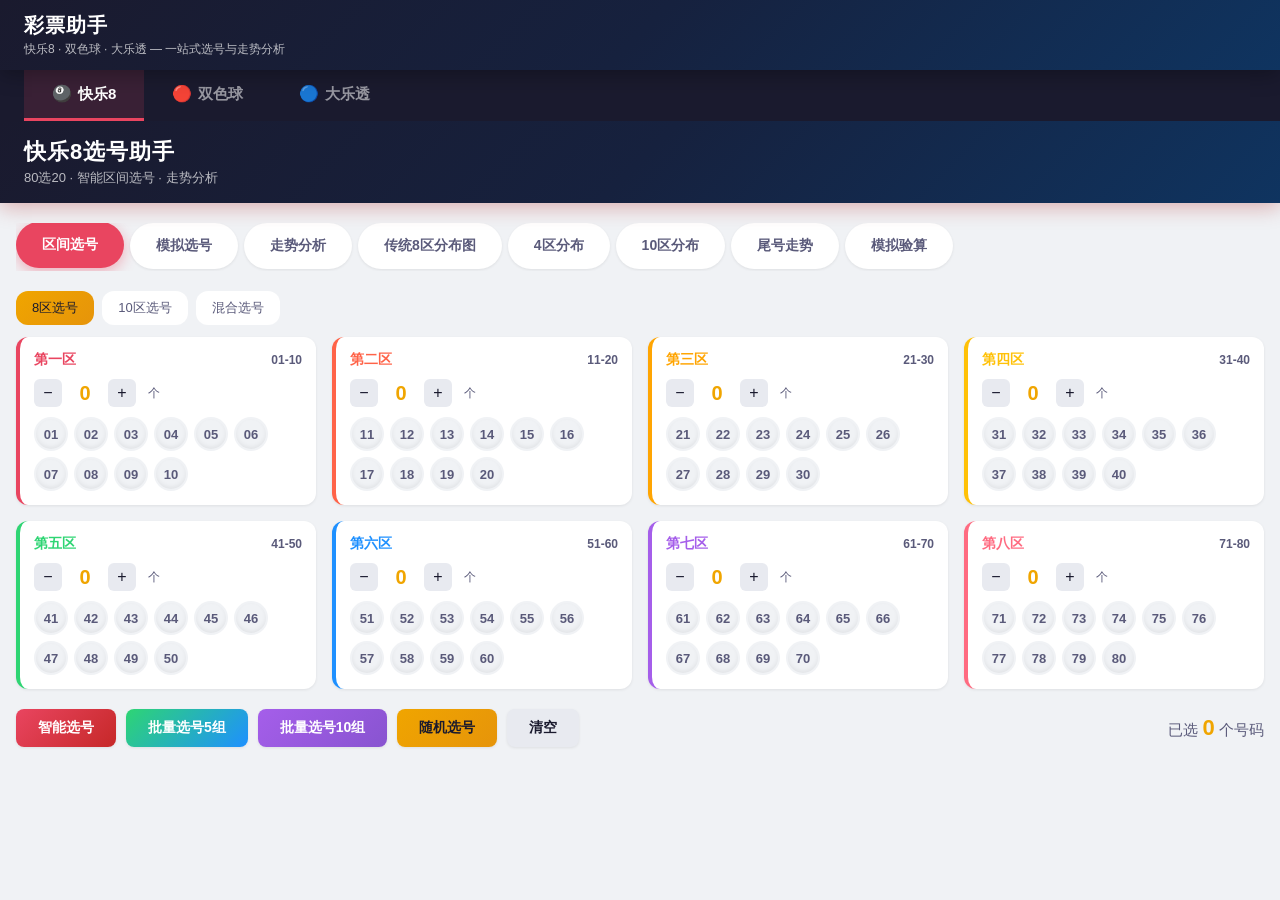
==== index.html @ cc908a77 "初始提交：彩票助手" ====
<!DOCTYPE html>
<html lang="zh-CN">
<head>
<meta charset="UTF-8">
<meta name="viewport" content="width=device-width, initial-scale=1.0">
<title>彩票助手 · 快乐8 · 双色球 · 大乐透</title>
<style>
* { margin: 0; padding: 0; box-sizing: border-box; }
::-webkit-scrollbar { width: 6px; height: 6px; }
::-webkit-scrollbar-track { background: transparent; }
::-webkit-scrollbar-thumb { background: #c0c0c0; border-radius: 3px; }
::-webkit-scrollbar-thumb:hover { background: #999; }
:root {
  --bg-dark: #f0f2f5;
  --bg-mid: #ffffff;
  --bg-light: #e8eaf0;
  --fg-primary: #1a1a2e;
  --fg-secondary: #5a5a7a;
  --accent: #e94560;
  --accent-hover: #ff6b81;
  --green: #2ed573;
  --gold: #f0a500;
  --card-bg: #ffffff;
  --shadow-sm: 0 1px 3px rgba(0,0,0,.08);
  --shadow-md: 0 4px 12px rgba(0,0,0,.1);
  --shadow-lg: 0 8px 24px rgba(0,0,0,.12);
  --radius-sm: 8px;
  --radius-md: 12px;
  --radius-lg: 16px;
}
body {
  font-family: "Microsoft YaHei UI", "Segoe UI", sans-serif;
  background: var(--bg-dark);
  color: var(--fg-primary);
  min-height: 100vh;
  display: flex;
  flex-direction: column;
}

/* 顶部导航 */
.top-bar {
  background: linear-gradient(135deg, #1a1a2e 0%, #16213e 50%, #0f3460 100%);
  padding: 12px 24px;
  display: flex;
  align-items: center;
  justify-content: space-between;
  z-index: 100;
  box-shadow: 0 4px 20px rgba(0,0,0,.3);
  flex-shrink: 0;
}
.top-bar h1 {
  font-size: 20px;
  font-weight: 700;
  color: #ffffff;
  letter-spacing: 1px;
}
.top-bar .sub {
  font-size: 12px;
  color: rgba(255,255,255,.7);
  margin-top: 2px;
}

/* 主导航标签 */
.main-tabs {
  display: flex;
  gap: 0;
  background: #1a1a2e;
  padding: 0 24px;
  flex-shrink: 0;
  overflow-x: auto;
  -webkit-overflow-scrolling: touch;
}
.main-tab-btn {
  background: none;
  border: none;
  color: rgba(255,255,255,.55);
  padding: 14px 28px;
  font-size: 15px;
  font-weight: 600;
  cursor: pointer;
  transition: all .25s;
  white-space: nowrap;
  position: relative;
  border-bottom: 3px solid transparent;
}
.main-tab-btn:hover {
  color: rgba(255,255,255,.85);
  background: rgba(255,255,255,.05);
}
.main-tab-btn.active {
  color: #ffffff;
  border-bottom-color: var(--accent);
  background: rgba(233,69,96,.15);
}
.main-tab-btn .tab-icon {
  display: inline-block;
  margin-right: 6px;
  font-size: 16px;
}
.main-tab-btn.klb .tab-icon { color: #ff6b81; }
.main-tab-btn.ssq .tab-icon { color: #e94560; }
.main-tab-btn.dlt .tab-icon { color: #1e90ff; }
.main-tab-btn.active .tab-icon { color: #fff; }

/* iframe 容器 */
.iframe-container {
  flex: 1;
  position: relative;
  overflow: hidden;
}
.iframe-container iframe {
  position: absolute;
  inset: 0;
  width: 100%;
  height: 100%;
  border: none;
  display: none;
}
.iframe-container iframe.active {
  display: block;
}

/* 加载提示 */
.loading-overlay {
  position: absolute;
  inset: 0;
  display: flex;
  align-items: center;
  justify-content: center;
  background: var(--bg-dark);
  z-index: 5;
  pointer-events: none;
  opacity: 0;
  transition: opacity .3s;
}
.loading-overlay.show {
  opacity: 1;
}
.loading-spinner {
  width: 40px;
  height: 40px;
  border: 4px solid var(--bg-light);
  border-top-color: var(--accent);
  border-radius: 50%;
  animation: spin .8s linear infinite;
}
@keyframes spin { to { transform: rotate(360deg); } }

/* 移动端适配 */
@media (max-width: 768px) {
  .top-bar { padding: 10px 16px; }
  .top-bar h1 { font-size: 17px; }
  .main-tabs { padding: 0 8px; }
  .main-tab-btn { padding: 12px 16px; font-size: 14px; }
}
</style>
</head>
<body>

<div class="top-bar">
  <div>
    <h1>彩票助手</h1>
    <div class="sub">快乐8 · 双色球 · 大乐透 — 一站式选号与走势分析</div>
  </div>
</div>

<div class="main-tabs">
  <button class="main-tab-btn klb active" onclick="switchMainTab('klb', this)">
    <span class="tab-icon">🎱</span>快乐8
  </button>
  <button class="main-tab-btn ssq" onclick="switchMainTab('ssq', this)">
    <span class="tab-icon">🔴</span>双色球
  </button>
  <button class="main-tab-btn dlt" onclick="switchMainTab('dlt', this)">
    <span class="tab-icon">🔵</span>大乐透
  </button>
</div>

<div class="iframe-container" id="iframeContainer">
  <div class="loading-overlay" id="loadingOverlay">
    <div class="loading-spinner"></div>
  </div>
  <iframe id="iframeKlb" src="Klb.html" title="快乐8选号助手"></iframe>
  <iframe id="iframeSsq" src="Ssq.html" title="双色球开奖分布图"></iframe>
  <iframe id="iframeDlt" src="Dlt.html" title="大乐透开奖分布图"></iframe>
</div>

<script>
(function() {
  var currentTab = 'klb';
  var iframes = {
    klb: document.getElementById('iframeKlb'),
    ssq: document.getElementById('iframeSsq'),
    dlt: document.getElementById('iframeDlt')
  };
  var loadingOverlay = document.getElementById('loadingOverlay');
  var tabButtons = document.querySelectorAll('.main-tab-btn');

  // 初始化：显示快乐8
  iframes.klb.classList.add('active');

  // 监听所有 iframe 加载完成
  Object.keys(iframes).forEach(function(key) {
    iframes[key].addEventListener('load', function() {
      loadingOverlay.classList.remove('show');
    });
  });

  window.switchMainTab = function(tab, btn) {
    if (currentTab === tab) return;

    // 切换按钮状态
    tabButtons.forEach(function(b) { b.classList.remove('active'); });
    btn.classList.add('active');

    // 隐藏当前 iframe
    iframes[currentTab].classList.remove('active');

    // 显示目标 iframe
    currentTab = tab;
    iframes[tab].classList.add('active');

    // 显示加载提示
    loadingOverlay.classList.add('show');
    // 如果 iframe 已加载完成，立即隐藏加载提示
    setTimeout(function() {
      loadingOverlay.classList.remove('show');
    }, 500);
  };

  // 键盘快捷键切换
  document.addEventListener('keydown', function(e) {
    if (e.ctrlKey && e.key >= '1' && e.key <= '3') {
      e.preventDefault();
      var idx = parseInt(e.key) - 1;
      var tabs = ['klb', 'ssq', 'dlt'];
      var btns = document.querySelectorAll('.main-tab-btn');
      switchMainTab(tabs[idx], btns[idx]);
    }
  });

  // 响应父窗口大小变化
  window.addEventListener('resize', function() {
    Object.keys(iframes).forEach(function(key) {
      var iframe = iframes[key];
      if (iframe.contentWindow) {
        // 触发子页面的 resize 事件
        iframe.contentWindow.dispatchEvent(new Event('resize'));
      }
    });
  });
})();
</script>

</body>
</html>
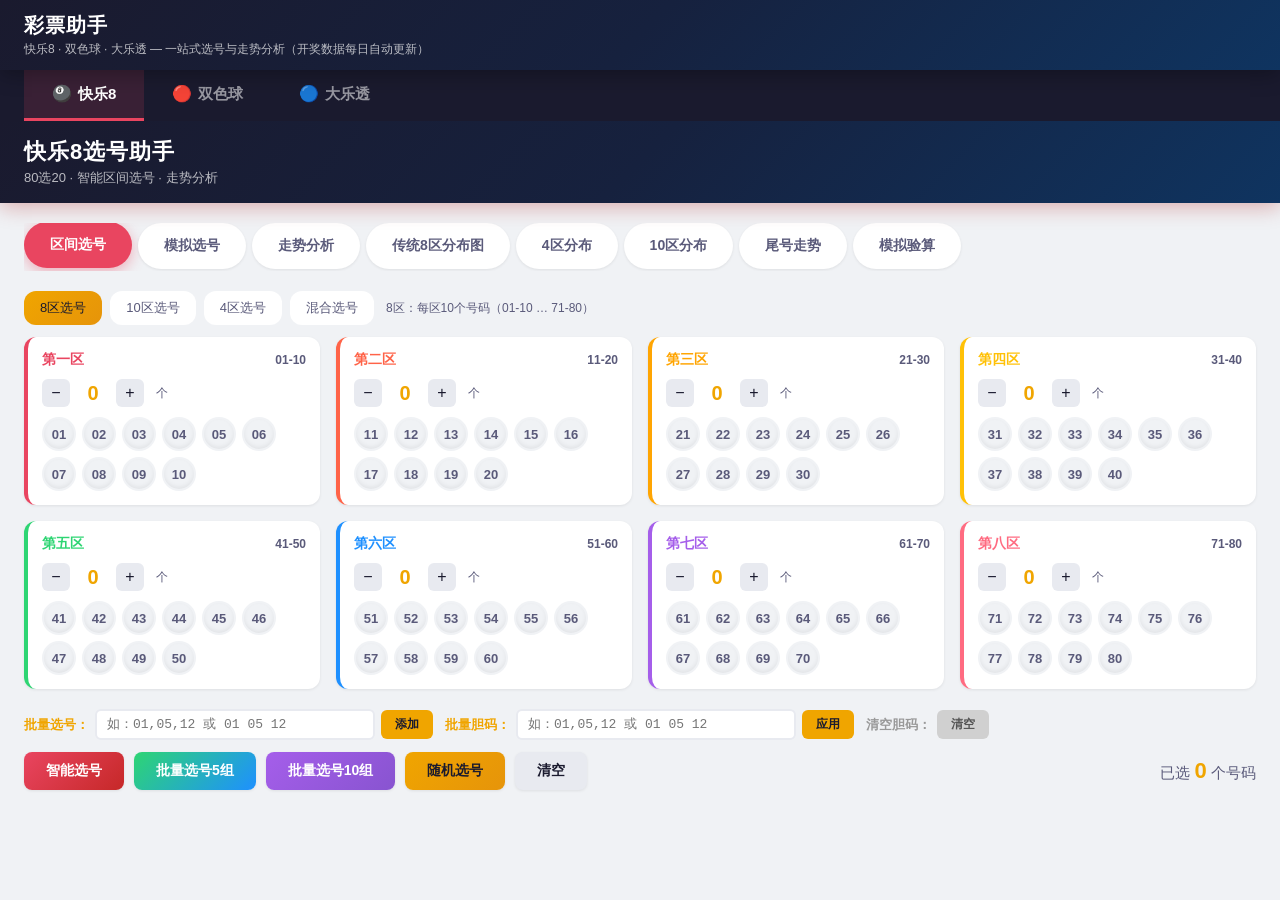
==== commit 09dda40e: "fix(data): 换用官方接口+本地数据文件，修复快乐8开奖号码停更；feat(ssq): 新增红球三区/蓝球不分区的智能选号" ====
--- a/index.html
+++ b/index.html
@@ -160,7 +160,7 @@
 <div class="top-bar">
   <div>
     <h1>彩票助手</h1>
-    <div class="sub">快乐8 · 双色球 · 大乐透 — 一站式选号与走势分析</div>
+    <div class="sub">快乐8 · 双色球 · 大乐透 — 一站式选号与走势分析（开奖数据每日自动更新）</div>
   </div>
 </div>
 
@@ -181,7 +181,7 @@
     <div class="loading-spinner"></div>
   </div>
   <iframe id="iframeKlb" src="Klb.html" title="快乐8选号助手"></iframe>
-  <iframe id="iframeSsq" src="Ssq.html" title="双色球开奖分布图"></iframe>
+  <iframe id="iframeSsq" src="Ssq.html" title="双色球走势与选号"></iframe>
   <iframe id="iframeDlt" src="Dlt.html" title="大乐透开奖分布图"></iframe>
 </div>
 
